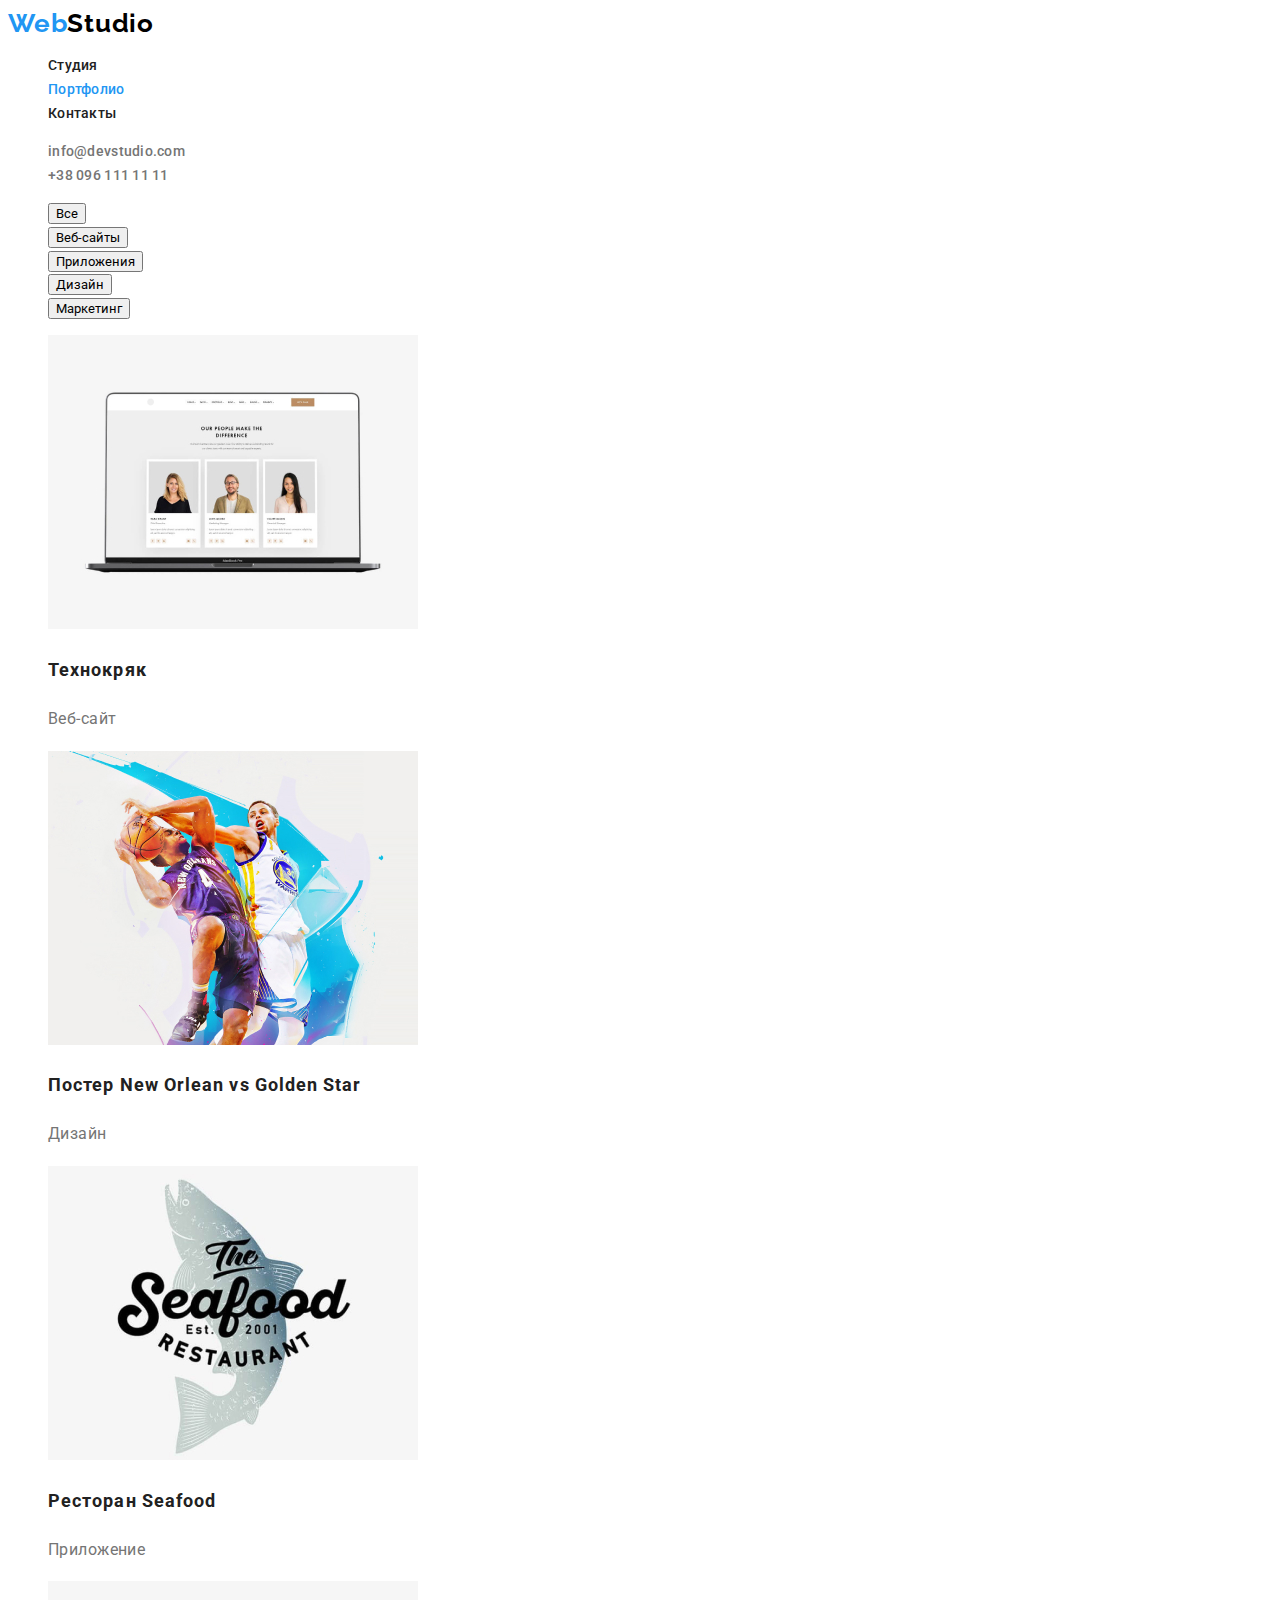
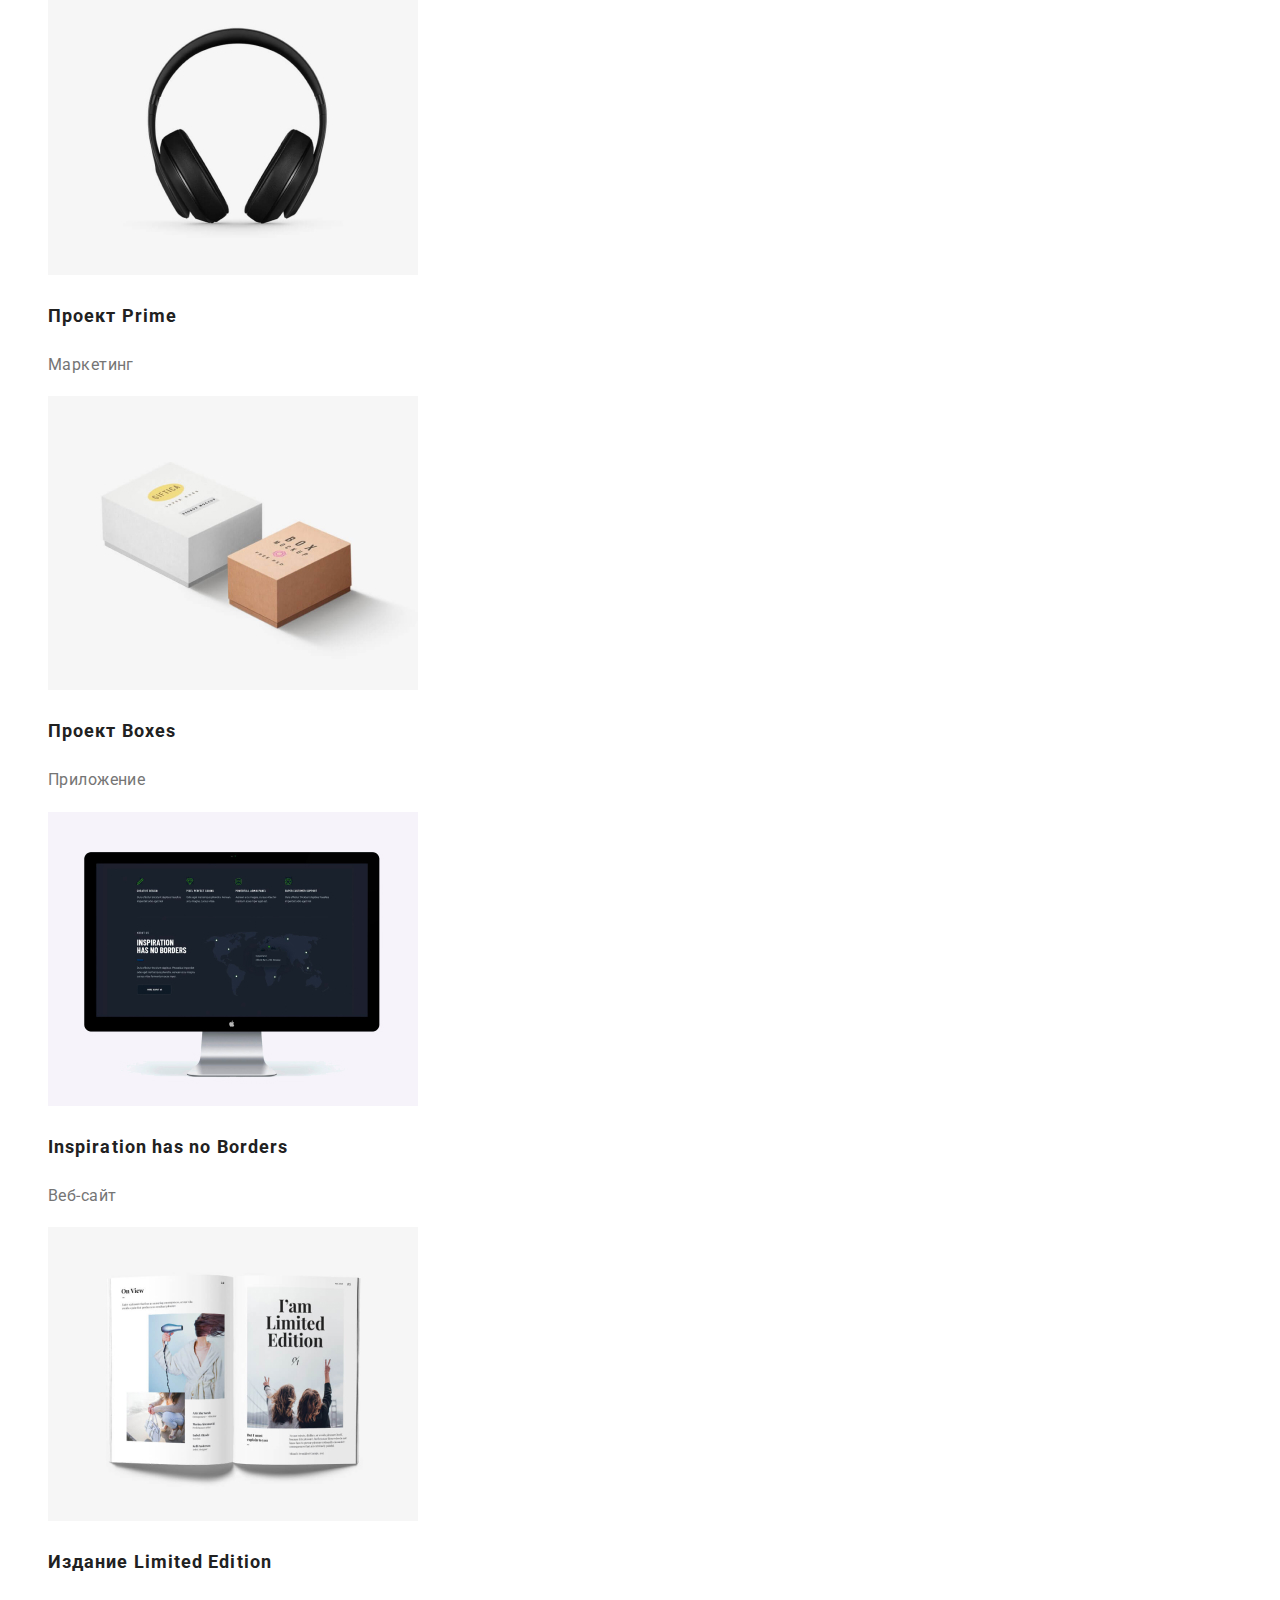
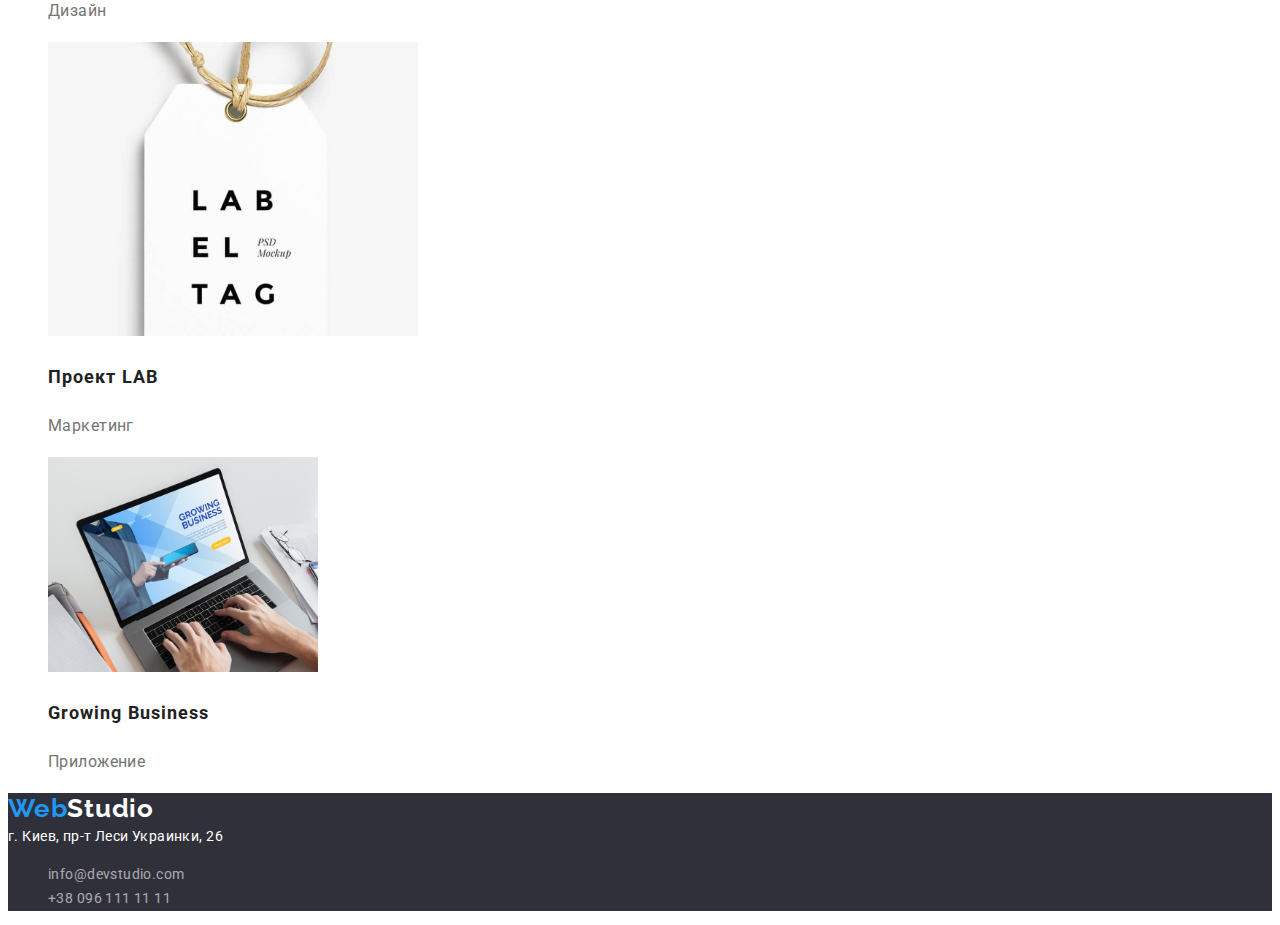
==== Portfolio.html @ 1131bc0e "1" ====
<!DOCTYPE html>
<html lang="ru">
<head>
    <meta charset="UTF-8">
    <meta name="viewport" content="width=device-width, initial-scale=1.0">
    <link rel="preconnect" href="https://fonts.gstatic.com">
    <link rel="stylesheet"
        href="https://fonts.googleapis.com/css2?family=Oleo+Script&family=Raleway:wght@700&family=Roboto:wght@400;500;700;900&display=swap">
    <link rel="stylesheet" href="./CSS/style.css">
    <title>Портфолио</title>
</head>

<body>
    <!--Шапка сторінки-->
    <header>
        <nav>
            <a class="logo-header" href="/"><span class="logo-web">Web</span><span class="logo-studio">Studio</span></a>
            <ul>
                <li><a class="link-header" href="./index.html">Студия</a></li>
                <li><a class="link-header current " href="./Portfolio.html">Портфолио</a></li>
                <li><a class="link-header" href="">Контакты</a></li>
            </ul>
        </nav>
        <ul>
            <li><a class="link-contacts" href="mailto:info@devstudio.com">info@devstudio.com</a></li>
            <li><a class="link-contacts" href="tell:+380961111111">+38 096 111 11 11</a></li>
        </ul>
    </header>
    <main>
        <ul>
            <li><button class="button-portfolio" type="button">Все</button></li>
            <li><button class="button-portfolio" type="button">Веб-сайты</button></li>
            <li><button class="button-portfolio" type="button">Приложения</button></li>
            <li><button class="button-portfolio" type="button">Дизайн</button></li>
            <li><button class="button-portfolio" type="button">Маркетинг</button></li>
        </ul>
        <ul>
            <li><img src="./img/Веб-сайт.jpg" width="370" alt="включеный ноутбук"/>
                <h2 class="title" >Технокряк</h2>
                <p class="text-portfolio">Веб-сайт</p>
            </li>
            <li><img src="./img/дизайн.jpg" width="370" alt="баскетбол"/>
                <h2 class="title">Постер New Orlean vs Golden Star</h2>
                <p class="text-portfolio">Дизайн</p>
            </li>
            <li><img src="./img/приложения.jpg" width="370" alt="емблема"/>
                <h2 class="title">Ресторан Seafood</h2>
                <p class="text-portfolio">Приложение</p>
            </li>
            <li><img src="./img/маркетинг.jpg" width="370" alt="наушники"/>
                <h2 class="title">Проект Prime</h2>
                <p class="text-portfolio">Маркетинг</p>
            </li>
            <li><img src="./img/приложения_1.jpg" width="370" alt="дві коробки"/>
                <h2 class="title">Проект Boxes</h2>
                <p class="text-portfolio">Приложение</p>
            </li>
            <li><img src="./img/веб-сайт_1.jpg" width="370" alt="монитор"/>
                <h2 class="title">Inspiration has no Borders</h2>
                <p class="text-portfolio">Веб-сайт</p>
            </li>
            <li><img src="./img/дизайн_1.jpg" width="370" alt="журнал"/>
                <h2 class="title">Издание Limited Edition</h2>
                <p class="text-portfolio">Дизайн</p>
            </li>
            <li><img src="./img/маркетинг_1.jpg" width="370" alt="бирка"/>
                <h2 class="title">Проект LAB</h2>
                <p class="text-portfolio">Маркетинг</p>
            </li>
            <li><img src="./img/приложения_2.jpg" width="270" alt="печатает на ноутбуки"/>
                <h2 class="title">Growing Business</h2>
                <p class="text-portfolio">Приложение</p>
            </li>
        </ul>
    </main>
    <!--Футер-->
    <footer class="footer">
        <a class="logo-footer" href="/"><span class="logo-web">Web</span><span class="logo">Studio</span></a><br>
        <address class="address">
            г. Киев, пр-т Леси Украинки, 26
            </address>
            <!-- Контакти -->
            <ul>
                <li><a class="link-footer" href="mailto:info@devstudio.com">info@devstudio.com</a></li>
                <li><a class="link-footer" href="tell:+380961111111">+38 096 111 11 11</a></li>
            </ul>
    </footer>
</body>

</html>
---- CSS/style.css ----
body {
  background-color: #ffffff;
  color: #212121;
  font-family: "Roboto", sans-serif;
  font-size: 14px;
  line-height: 1.71;
  letter-spacing: 0.03em;
  text-transform: none;
}
/*header*/
.logo-header {
  font-family: "Raleway";
  font-style: normal;
  font-weight: 700;
  font-size: 26px;
  line-height: 1.2;
  letter-spacing: 0.03em;
}
.logo-web {
  color: #2196f3;
}
.logo-studio {
  color: black;
}
li {
  list-style: none;
}

a {
  text-decoration: none;
}

.site-nav.link-header.current {
  color: #2196f3;
}

.link-header {
  color: #212121;
  font-style: normal;
  font-weight: 500;
  font-size: 14px;
  line-height: 1.14;
  letter-spacing: 0.02em;
}

.link-header:hover,
.link-header:focus {
  color: #2196f3;
}
.link-contacts {
  color: #757575;
  font-weight: 500;
  font-size: 14px;
  line-height: 1.1;
  letter-spacing: 0.02em;

  color: #757575;
}

.link-contacts:hover,
.link-contacts:focus {
  color: #2196f3;
}

.link-header.current {
  color: #2196f3;
}
/*hero*/
.hero {
  background: #2f303a;
  text-align: center;
}

.hero-main {
  color: #ffffff;
  font-style: normal;
  font-weight: 900;
  font-size: 44px;
  line-height: 1.4;
  letter-spacing: 0.06em;
  text-transform: uppercase;
}

.button {
  background-color: #2196f3;
  color: #ffffff;
  font-family: inherit;
  font-style: normal;
  font: weight 700;
  font-size: 16px;
  line-height: 1.9;
  display: flex;
  align-items: center;
  letter-spacing: 0.06em;
}
/*Чем ми занимаемся*/
.work {
  color: #212121;
  text-align: center;
  font-style: normal;
  font-weight: bold;
  font-size: 36px;
  line-height: 1.2;
  letter-spacing: 0.03em;
}
/*команда*/
.team {
  background: #f5f4fa;
}
.our-team {
  color: #212121;
  font-style: normal;
  font-weight: 700;
  font-size: 36px;
  line-height: 1.2;
  text-align: center;
  letter-spacing: 0.03em;
}

h3 {
  color: #212121;
  font-weight: 700;
  font-size: 14px;
  line-height: 1.14;
  letter-spacing: 0.03em;
  text-transform: uppercase;
}

.text {
  color: #757575;
  font-style: normal;
  font-weight: 400;
  font-size: 14px;
  line-height: 1;
  letter-spacing: 0.03em;
}

.team-hero {
  background: url(4853.jpg);
  border-radius: 0px;
  text-align: center;
}
.name {
  font-style: normal;
  font-weight: 500;
  font-size: 16px;
  line-height: 1.2;
  text-align: center;
  letter-spacing: 0.03em;
  text-transform: capitalize;
}

/*Footer*/
.footer {
  background-color: #2f303a;
}

.logo {
  color: #ffffff;
}

.logo-footer {
  font-family: "Raleway";
  font-style: normal;
  font-weight: 700;
  font-size: 26px;
  line-height: 1.2;
  letter-spacing: 0.03em;
}

.address {
  color: #ffffff;
  font-style: normal;
  font-weight: 400;
  font-size: 14px;
  line-height: 1.7;
  letter-spacing: 0.03em;
}

.link-footer {
  color: rgba(255, 255, 255, 0.6);
  font-style: normal;
  font-weight: 400;
  font-size: 14px;
  line-height: 1.7;
  letter-spacing: 0.03em;
}
:root {
  --bgc-accent-text-color: #ffffff;
  --button-bgc: #2196f3;
}

.button-portfolio {
  font-family: inherit;
}

.button-portfolio:hover,
.button-portfolio:focus {
  color: var(--bgc-accent-text-color);
  background-color: var(--button-bgc);
}

.text-portfolio {
  font-style: normal;
  font-weight: 400;
  font-size: 16px;
  line-height: 1.9;
  color: #757575;
}

.title {
  font-family: "Roboto";
  font-style: normal;
  font-weight: 700;
  font-size: 18px;
  line-height: 2;
  letter-spacing: 0.06em;
  color: #212121;
}
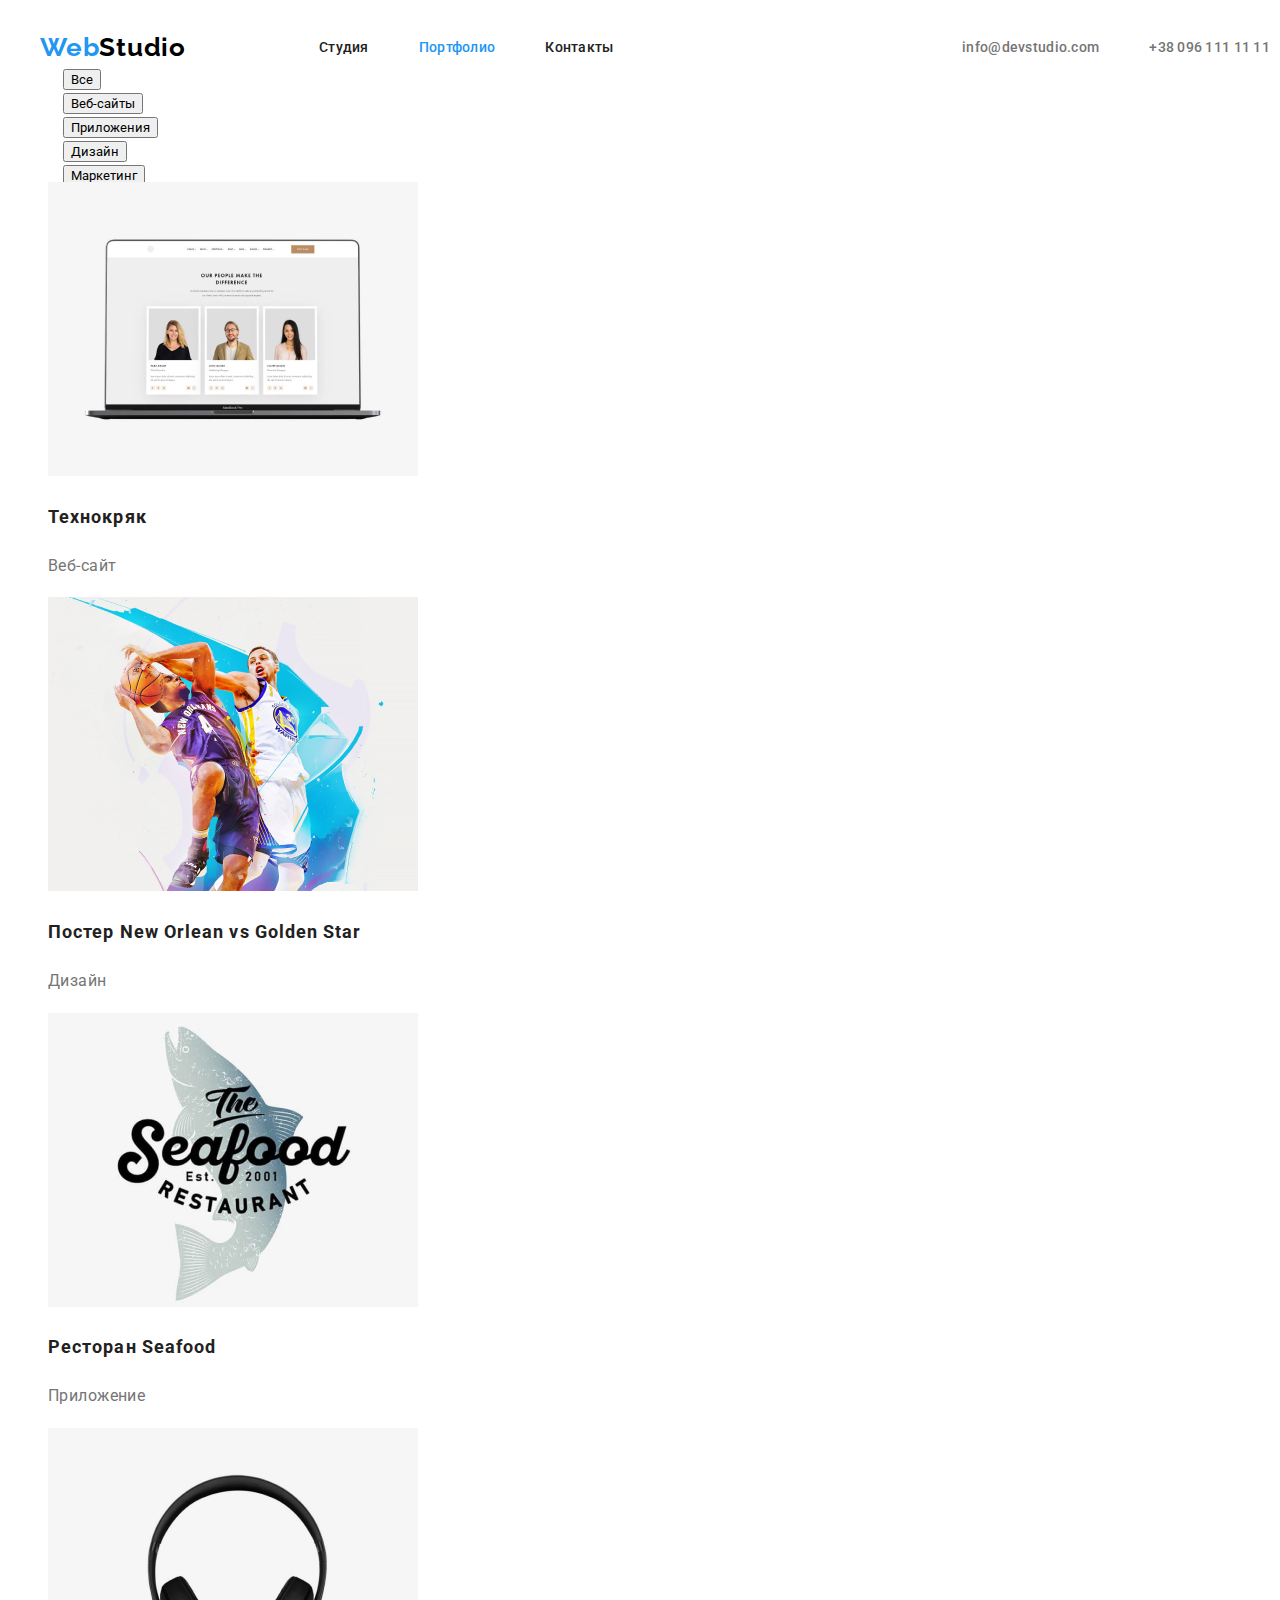
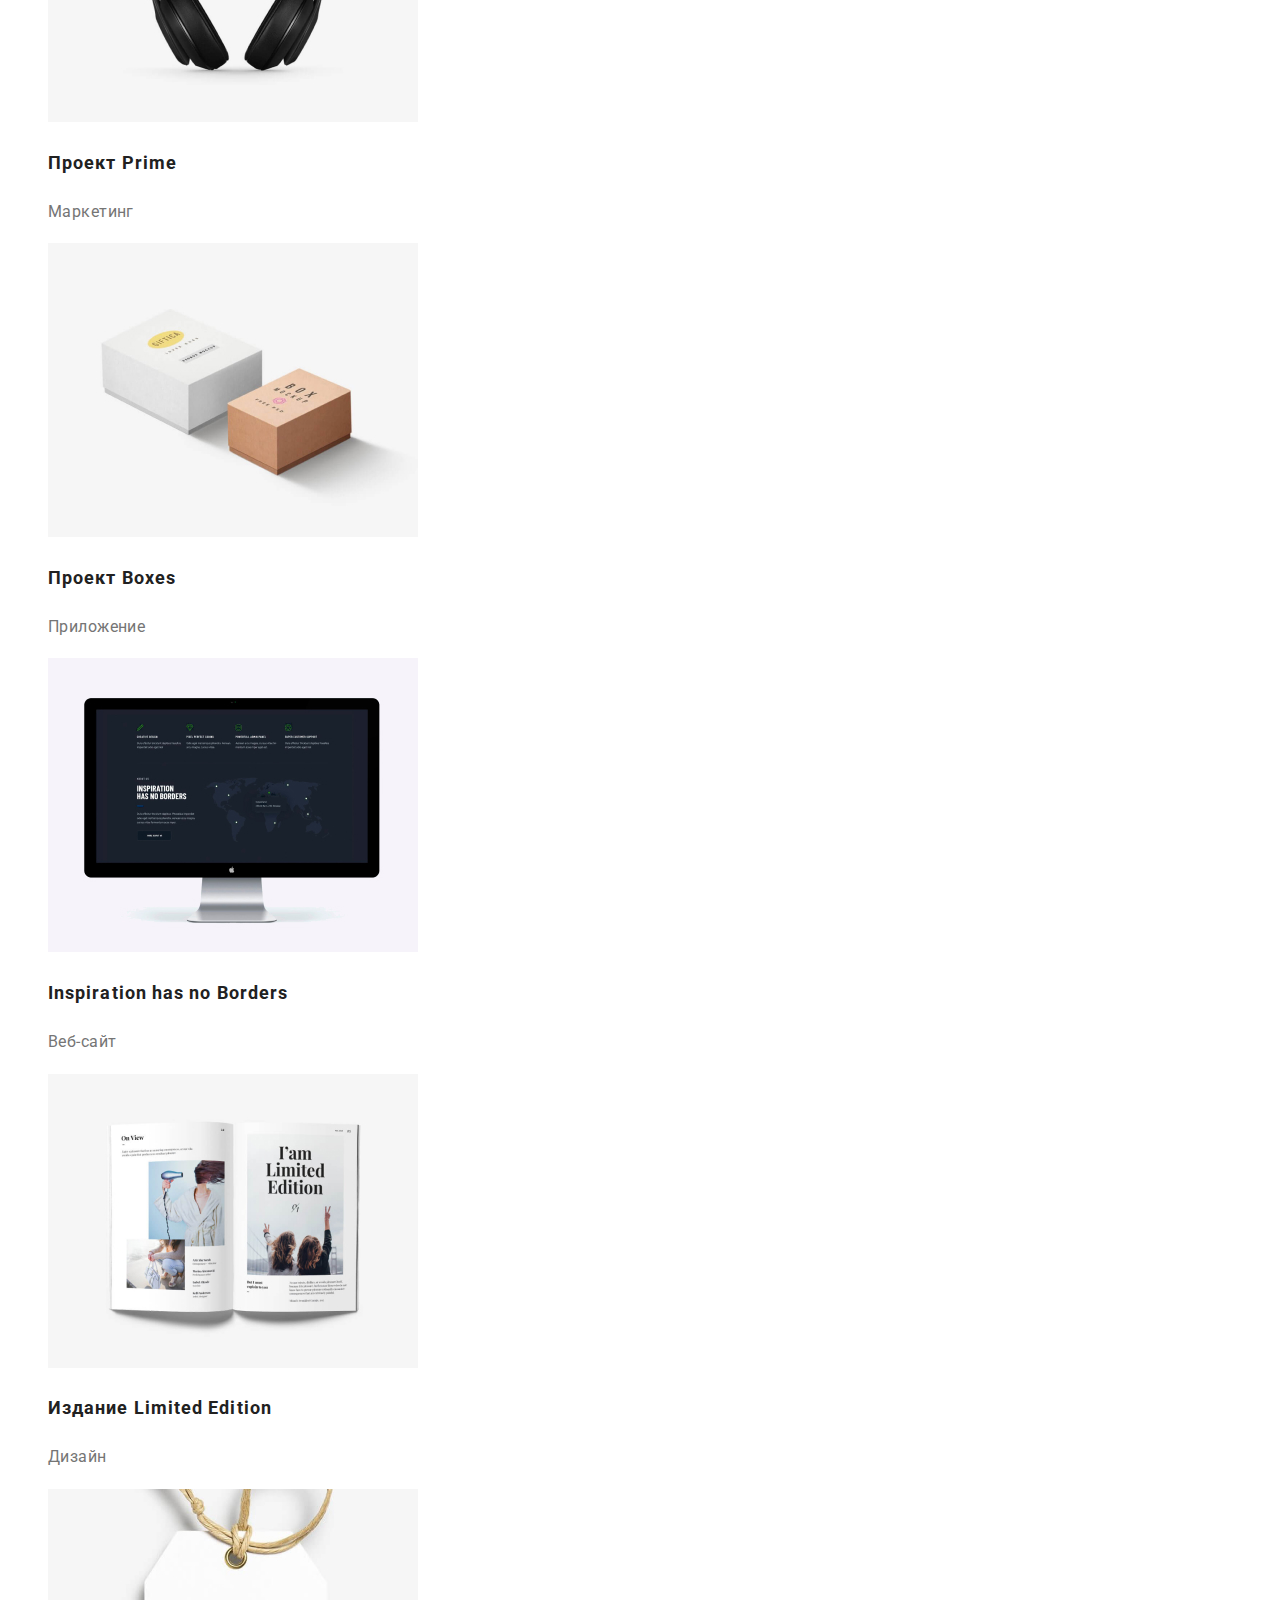
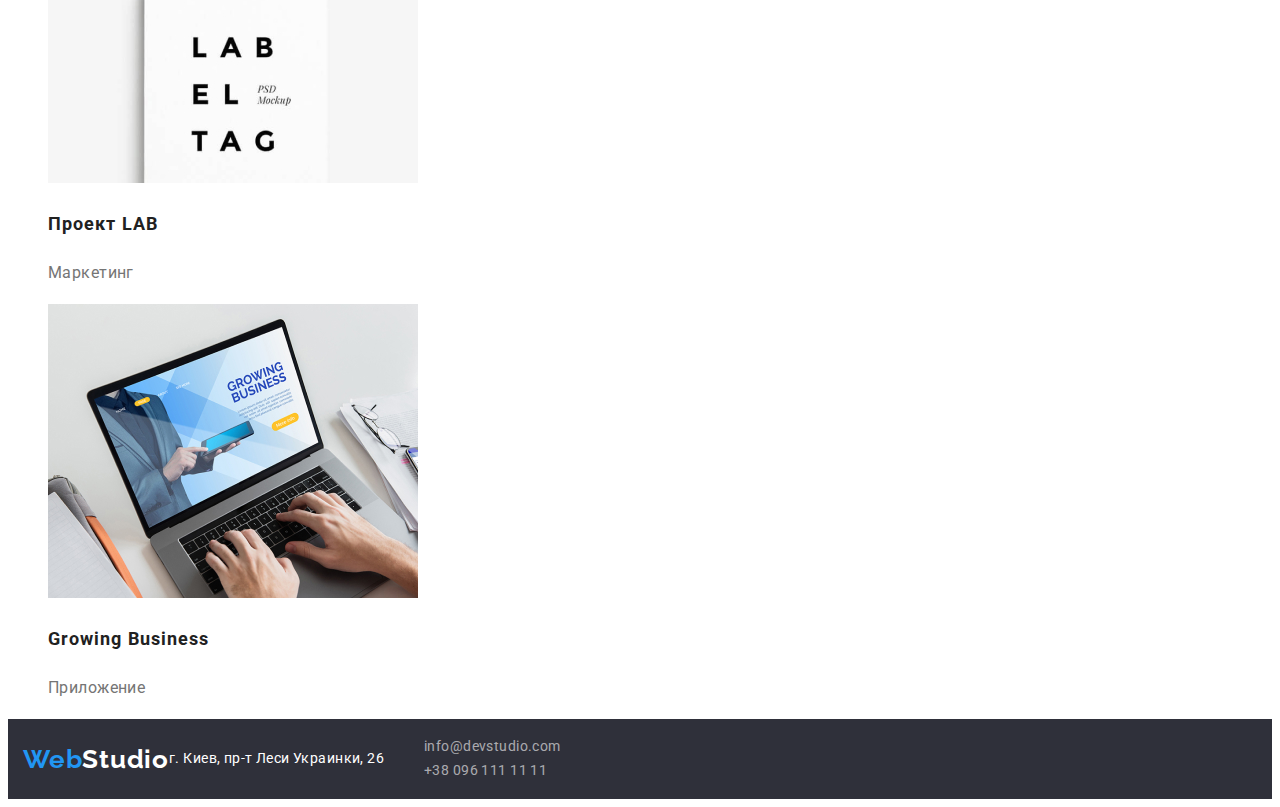
==== commit 3ed9f3f6: "Add files via upload" ====
--- a/Portfolio.html
+++ b/Portfolio.html
@@ -3,6 +3,7 @@
 <head>
     <meta charset="UTF-8">
     <meta name="viewport" content="width=device-width, initial-scale=1.0">
+    <link rel="stylesheet" href="node_modules/modern-normalize/modern-normalize.css">
     <link rel="preconnect" href="https://fonts.gstatic.com">
     <link rel="stylesheet"
         href="https://fonts.googleapis.com/css2?family=Oleo+Script&family=Raleway:wght@700&family=Roboto:wght@400;500;700;900&display=swap">
@@ -12,78 +13,87 @@
 
 <body>
     <!--Шапка сторінки-->
-    <header>
-        <nav>
+    <header class="header page-header">
+        <div class="conteiner">
+        <nav class="nav-conteiner"> 
             <a class="logo-header" href="/"><span class="logo-web">Web</span><span class="logo-studio">Studio</span></a>
-            <ul>
-                <li><a class="link-header" href="./index.html">Студия</a></li>
-                <li><a class="link-header current " href="./Portfolio.html">Портфолио</a></li>
-                <li><a class="link-header" href="">Контакты</a></li>
+            <ul class="nav-links site-nav list">
+                <li class="item"><a class="link-header" href="./index.html">Студия</a></li>
+                <li class="item"><a class="link-header current " href="./Portfolio.html">Портфолио</a></li>
+                <li class="item"><a class="link-header" href="">Контакты</a></li>
             </ul>
         </nav>
-        <ul>
-            <li><a class="link-contacts" href="mailto:info@devstudio.com">info@devstudio.com</a></li>
-            <li><a class="link-contacts" href="tell:+380961111111">+38 096 111 11 11</a></li>
+        <ul class="contacts">
+            <li class="item-contacts"><a class="link-contacts"  href="mailto:info@devstudio.com">info@devstudio.com</a></li>
+            <li class="item-contacts"><a class="link-contacts" href="tell:+380961111111">+38 096 111 11 11</a></li>
         </ul>
+    </div>
     </header>
-    <main>
-        <ul>
-            <li><button class="button-portfolio" type="button">Все</button></li>
-            <li><button class="button-portfolio" type="button">Веб-сайты</button></li>
-            <li><button class="button-portfolio" type="button">Приложения</button></li>
-            <li><button class="button-portfolio" type="button">Дизайн</button></li>
-            <li><button class="button-portfolio" type="button">Маркетинг</button></li>
-        </ul>
-        <ul>
-            <li><img src="./img/Веб-сайт.jpg" width="370" alt="включеный ноутбук"/>
-                <h2 class="title" >Технокряк</h2>
-                <p class="text-portfolio">Веб-сайт</p>
-            </li>
-            <li><img src="./img/дизайн.jpg" width="370" alt="баскетбол"/>
-                <h2 class="title">Постер New Orlean vs Golden Star</h2>
-                <p class="text-portfolio">Дизайн</p>
-            </li>
-            <li><img src="./img/приложения.jpg" width="370" alt="емблема"/>
-                <h2 class="title">Ресторан Seafood</h2>
-                <p class="text-portfolio">Приложение</p>
-            </li>
-            <li><img src="./img/маркетинг.jpg" width="370" alt="наушники"/>
-                <h2 class="title">Проект Prime</h2>
-                <p class="text-portfolio">Маркетинг</p>
-            </li>
-            <li><img src="./img/приложения_1.jpg" width="370" alt="дві коробки"/>
-                <h2 class="title">Проект Boxes</h2>
-                <p class="text-portfolio">Приложение</p>
-            </li>
-            <li><img src="./img/веб-сайт_1.jpg" width="370" alt="монитор"/>
-                <h2 class="title">Inspiration has no Borders</h2>
-                <p class="text-portfolio">Веб-сайт</p>
-            </li>
-            <li><img src="./img/дизайн_1.jpg" width="370" alt="журнал"/>
-                <h2 class="title">Издание Limited Edition</h2>
-                <p class="text-portfolio">Дизайн</p>
-            </li>
-            <li><img src="./img/маркетинг_1.jpg" width="370" alt="бирка"/>
-                <h2 class="title">Проект LAB</h2>
-                <p class="text-portfolio">Маркетинг</p>
-            </li>
-            <li><img src="./img/приложения_2.jpg" width="270" alt="печатает на ноутбуки"/>
-                <h2 class="title">Growing Business</h2>
-                <p class="text-portfolio">Приложение</p>
-            </li>
-        </ul>
+    <main class="portfolio-main">
+        <div class=" conteiner conteiner-button">
+            <h1 class="visually-hidden"></h1>
+            <ul class="main-button">
+                <li class="button-item"><button class="button-portfolio" type="button">Все</button></li>
+                <li class="button-item"><button class="button-portfolio" type="button">Веб-сайты</button></li>
+                <li class="button-item"><button class="button-portfolio" type="button">Приложения</button></li>
+                <li class="button-item"><button class="button-portfolio" type="button">Дизайн</button></li>
+                <li class="button-item"><button class="button-portfolio" type="button">Маркетинг</button></li>
+            </ul>
+        </div>
+        <div class="conteiner-foto">
+            <ul class="foto-list">
+                <li class="foto-item"><img class="fotos" src="./img/Веб-сайт.jpg" width="370" alt="включеный ноутбук" />
+                    <h2 class="title">Технокряк</h2>
+                    <p class="text-portfolio">Веб-сайт</p>
+                </li>
+                <li class="foto-item"><img  class="fotos"  src="./img/дизайн.jpg" width="370" alt="баскетбол" />
+                    <h2 class="title">Постер New Orlean vs Golden Star</h2>
+                    <p class="text-portfolio">Дизайн</p>
+                </li>
+                <li class="foto-item"><img  class="fotos"  src="./img/приложения.jpg" width="370" alt="емблема" />
+                    <h2 class="title">Ресторан Seafood</h2>
+                    <p class="text-portfolio">Приложение</p>
+                </li>
+                <li class="foto-item"><img  class="fotos"  src="./img/маркетинг.jpg" width="370" alt="наушники" />
+                    <h2 class="title">Проект Prime</h2>
+                    <p class="text-portfolio">Маркетинг</p>
+                </li>
+                <li class="foto-item"><img  class="fotos"  src="./img/приложения_1.jpg" width="370" alt="дві коробки" />
+                    <h2 class="title">Проект Boxes</h2>
+                    <p class="text-portfolio">Приложение</p>
+                </li>
+                <li class="foto-item"><img  class="fotos"  src="./img/веб-сайт_1.jpg" width="370" alt="монитор" />
+                    <h2 class="title">Inspiration has no Borders</h2>
+                    <p class="text-portfolio">Веб-сайт</p>
+                </li>
+                <li class="foto-item"><img  class="fotos"  src="./img/дизайн_1.jpg" width="370" alt="журнал" />
+                    <h2 class="title">Издание Limited Edition</h2>
+                    <p class="text-portfolio">Дизайн</p>
+                </li>
+                <li class="foto-item"><img  class="fotos"  src="./img/маркетинг_1.jpg" width="370" alt="бирка" />
+                    <h2 class="title">Проект LAB</h2>
+                    <p class="text-portfolio">Маркетинг</p>
+                </li>
+                <li class="foto-item"><img  class="fotos"  src="./img/приложения_2.jpg" width="370" alt="печатает на ноутбуки" />
+                    <h2 class="title">Growing Business</h2>
+                    <p class="text-portfolio">Приложение</p>
+                </li>
+            </ul>
+        </div>
     </main>
     <!--Футер-->
     <footer class="footer">
-        <a class="logo-footer" href="/"><span class="logo-web">Web</span><span class="logo">Studio</span></a><br>
-        <address class="address">
-            г. Киев, пр-т Леси Украинки, 26
+        <div class="conteiner conteiner-footer">
+            <a class="logo-footer" href="/"><span class="logo-web">Web</span><span class="logo">Studio</span></a><br>
+            <address class="address">
+                г. Киев, пр-т Леси Украинки, 26
             </address>
             <!-- Контакти -->
-            <ul>
-                <li><a class="link-footer" href="mailto:info@devstudio.com">info@devstudio.com</a></li>
+            <ul class="footer-list">
+                <li class="mailto"><a class="link-footer" href="mailto:info@devstudio.com">info@devstudio.com</a></li>
                 <li><a class="link-footer" href="tell:+380961111111">+38 096 111 11 11</a></li>
             </ul>
+        </div>
     </footer>
 </body>
 
--- a/CSS/style.css
+++ b/CSS/style.css
@@ -1,13 +1,68 @@
+:root {
+  /*колір тексту*/
+  --main-text-color: #212121;
+  --secondary-text-color: #757575;
+  --accent-text-color: #2196f3;
+  --bgc-accent-text-color: #ffffff;
+  --footer-addressbox-text-color: rgba(255, 255, 255, 0.6);
+  /*колір фону*/
+  --button-bgc: #2196f3;
+  --main-bgc: #e5e5e5;
+  --secondary-bgc: #f5f4fa;
+  --accent-bgc: #2f303a;
+  --header-bgc: #ffffff;
+}
+
 body {
-  background-color: #ffffff;
-  color: #212121;
+  background-color: var(--header-bgc);
+  color: var(--main-text-color);
   font-family: "Roboto", sans-serif;
   font-size: 14px;
   line-height: 1.71;
   letter-spacing: 0.03em;
   text-transform: none;
 }
-/*header*/
+
+/*--------------------------------------Скрить заголовки h2 і h1-----------------------------------*/
+.visually-hidden {
+  position: absolute;
+  clip: rect(0 0 0 0);
+  width: 1px;
+  height: 1px;
+  margin: -1px;
+}
+/*--------------------------------------------Общі значення----------------------------------*/
+li {
+  list-style: none;
+}
+
+a {
+  text-decoration: none;
+}
+/*--------------------------------------header----------------------------------------------*/
+.conteiner {
+  display: flex;
+  align-items: center;
+  width: 1230px;
+  height: 80px;
+  padding-left: 15px;
+  padding-right: 15px;
+}
+
+.header {
+  width: 1230px;
+  height: 80px;
+  margin-left: auto;
+  margin-right: auto;
+  padding-left: 15px;
+  padding-right: 15px;
+}
+
+.nav-conteiner {
+  display: flex;
+  align-items: center;
+}
+
 .logo-header {
   font-family: "Raleway";
   font-style: normal;
@@ -15,27 +70,33 @@
   font-size: 26px;
   line-height: 1.2;
   letter-spacing: 0.03em;
+
+  margin-right: 93px;
+  margin-top: 25px;
+  margin-bottom: 25px;
+  margin-left: 0px;
 }
 .logo-web {
-  color: #2196f3;
+  color: var(--accent-text-color);
 }
 .logo-studio {
   color: black;
 }
-li {
-  list-style: none;
-}
-
-a {
-  text-decoration: none;
+
+.nav-links {
+  display: flex;
+}
+
+.nav-links > .item:not(:last-child) {
+  margin-right: 50px;
 }
 
 .site-nav.link-header.current {
-  color: #2196f3;
+  color: var(--accent-text-color);
 }
 
 .link-header {
-  color: #212121;
+  color: var(--main-text-color);
   font-style: normal;
   font-weight: 500;
   font-size: 14px;
@@ -45,57 +106,87 @@
 
 .link-header:hover,
 .link-header:focus {
-  color: #2196f3;
+  color: var(--accent-text-color);
 }
 .link-contacts {
-  color: #757575;
+  color: var(--secondary-text-color);
   font-weight: 500;
   font-size: 14px;
   line-height: 1.1;
   letter-spacing: 0.02em;
-
-  color: #757575;
 }
 
 .link-contacts:hover,
 .link-contacts:focus {
-  color: #2196f3;
+  color: var(--accent-text-color);
 }
 
 .link-header.current {
-  color: #2196f3;
-}
-/*hero*/
+  color: var(--accent-text-color);
+}
+
+.contacts {
+  display: flex;
+  margin-left: auto;
+}
+.item-contacts:not(:last-child) {
+  margin-right: 50px;
+}
+/*--------------------------------------hero--------------------------------------------*/
+
+.hero-conteiner {
+  display: block;
+  align-items: center;
+  margin-left: auto;
+  margin-right: auto;
+  width: 1300px;
+  text-align: center;
+}
+
 .hero {
-  background: #2f303a;
-  text-align: center;
+  background: var(--accent-bgc);
+  text-align: center;
+  padding-top: 200px;
+  padding-bottom: 280px;
 }
 
 .hero-main {
-  color: #ffffff;
+  color: var(--bgc-accent-text-color);
   font-style: normal;
   font-weight: 900;
   font-size: 44px;
   line-height: 1.4;
   letter-spacing: 0.06em;
   text-transform: uppercase;
+
+  margin-bottom: 30px;
 }
 
 .button {
-  background-color: #2196f3;
-  color: #ffffff;
+  background-color: var(--accent-text-color);
+  color: var(--bgc-accent-text-color);
   font-family: inherit;
   font-style: normal;
   font: weight 700;
   font-size: 16px;
   line-height: 1.9;
-  display: flex;
   align-items: center;
   letter-spacing: 0.06em;
-}
-/*Чем ми занимаемся*/
+
+  padding-top: 10px;
+  padding-right: 32px;
+  padding-bottom: 10px;
+  padding-left: 32px;
+}
+
+/*---------------------------наші переваги------------------------------*/
+
+.conteiner-advantage {
+}
+
+/*----------------------------------------Чем ми занимаемся------------------------------*/
 .work {
-  color: #212121;
+  color: var(--main-text-color);
   text-align: center;
   font-style: normal;
   font-weight: bold;
@@ -103,12 +194,12 @@
   line-height: 1.2;
   letter-spacing: 0.03em;
 }
-/*команда*/
+/*------------------------------------------команда-------------------------------------*/
 .team {
-  background: #f5f4fa;
+  background: var(--secondary-bgc);
 }
 .our-team {
-  color: #212121;
+  color: var(--main-text-color);
   font-style: normal;
   font-weight: 700;
   font-size: 36px;
@@ -118,7 +209,7 @@
 }
 
 h3 {
-  color: #212121;
+  color: var(--main-text-color);
   font-weight: 700;
   font-size: 14px;
   line-height: 1.14;
@@ -127,7 +218,7 @@
 }
 
 .text {
-  color: #757575;
+  color: var(--secondary-text-color);
   font-style: normal;
   font-weight: 400;
   font-size: 14px;
@@ -150,13 +241,13 @@
   text-transform: capitalize;
 }
 
-/*Footer*/
+/*-------------------------------Footer------------------------------------*/
 .footer {
-  background-color: #2f303a;
+  background-color: var(--accent-bgc);
 }
 
 .logo {
-  color: #ffffff;
+  color: var(--bgc-accent-text-color);
 }
 
 .logo-footer {
@@ -169,7 +260,7 @@
 }
 
 .address {
-  color: #ffffff;
+  color: var(--bgc-accent-text-color);
   font-style: normal;
   font-weight: 400;
   font-size: 14px;
@@ -178,18 +269,14 @@
 }
 
 .link-footer {
-  color: rgba(255, 255, 255, 0.6);
+  color: var(--footer-addressbox-text-color);
   font-style: normal;
   font-weight: 400;
   font-size: 14px;
   line-height: 1.7;
   letter-spacing: 0.03em;
 }
-:root {
-  --bgc-accent-text-color: #ffffff;
-  --button-bgc: #2196f3;
-}
-
+/*-----------------------------Портфолио--------------------------------*/
 .button-portfolio {
   font-family: inherit;
 }
@@ -205,7 +292,7 @@
   font-weight: 400;
   font-size: 16px;
   line-height: 1.9;
-  color: #757575;
+  color: var(--secondary-text-color);
 }
 
 .title {
@@ -215,5 +302,5 @@
   font-size: 18px;
   line-height: 2;
   letter-spacing: 0.06em;
-  color: #212121;
-}
+  color: var(--main-text-color);
+}
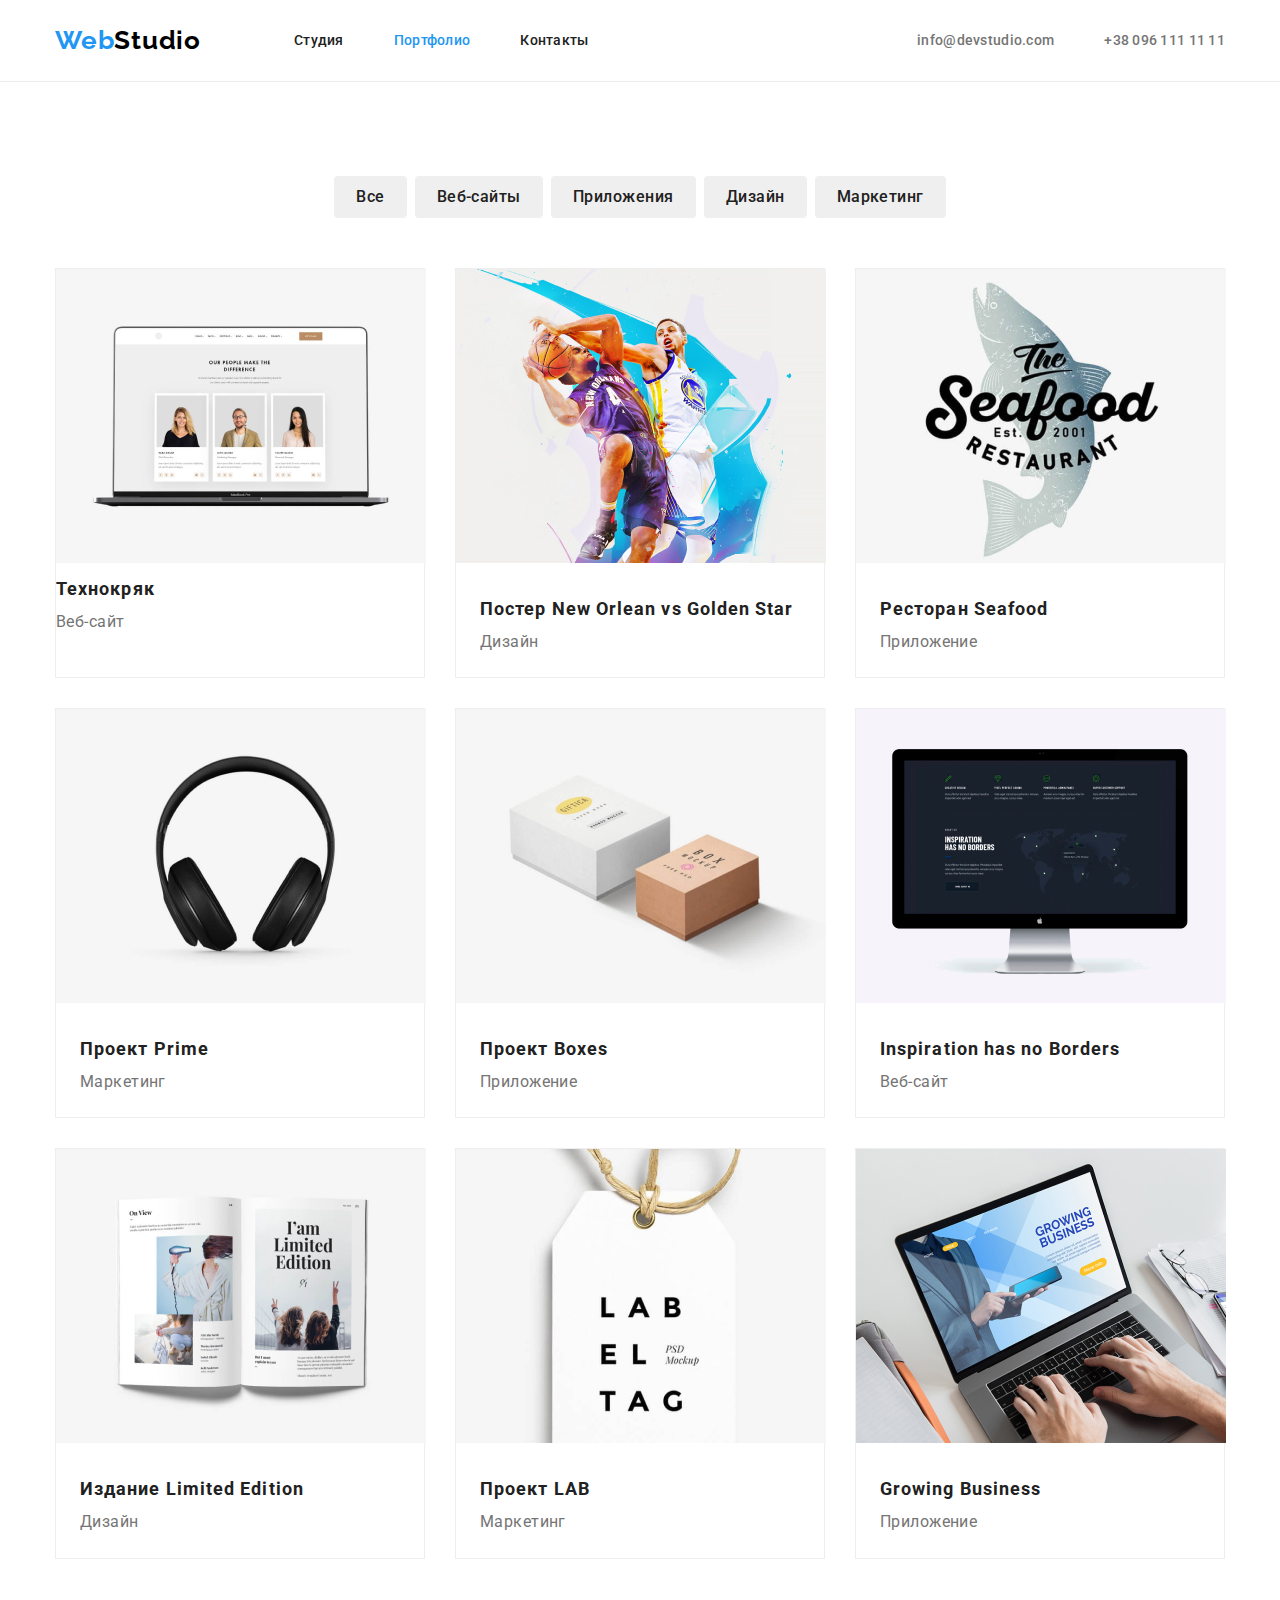
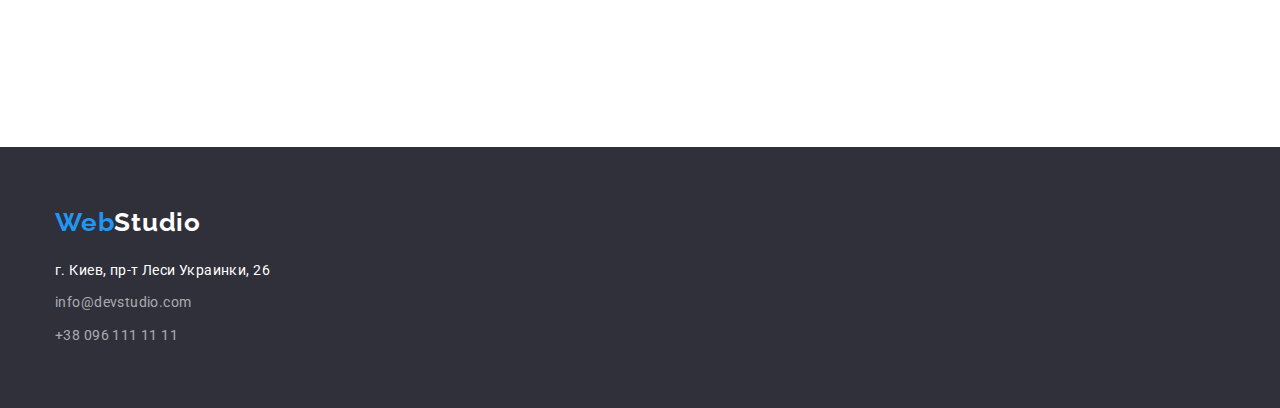
==== commit 22af22b4: "переробив" ====
--- a/Portfolio.html
+++ b/Portfolio.html
@@ -43,40 +43,59 @@
         <div class="conteiner-foto">
             <ul class="foto-list">
                 <li class="foto-item"><img class="fotos" src="./img/Веб-сайт.jpg" width="370" alt="включеный ноутбук" />
-                    <h2 class="title">Технокряк</h2>
-                    <p class="text-portfolio">Веб-сайт</p>
+                    <div>
+                        <h2 class="title">Технокряк</h2>
+                        <p class="text-portfolio">Веб-сайт</p>
+                    </div>
+        
                 </li>
-                <li class="foto-item"><img  class="fotos"  src="./img/дизайн.jpg" width="370" alt="баскетбол" />
-                    <h2 class="title">Постер New Orlean vs Golden Star</h2>
-                    <p class="text-portfolio">Дизайн</p>
+                <li class="foto-item"><img class="fotos" src="./img/дизайн.jpg" width="370" alt="баскетбол" />
+                    <div class="conteiner-text">
+                        <h2 class="title">Постер New Orlean vs Golden Star</h2>
+                        <p class="text-portfolio">Дизайн</p>
+                    </div>
                 </li>
-                <li class="foto-item"><img  class="fotos"  src="./img/приложения.jpg" width="370" alt="емблема" />
-                    <h2 class="title">Ресторан Seafood</h2>
-                    <p class="text-portfolio">Приложение</p>
+                <li class="foto-item"><img class="fotos" src="./img/приложения.jpg" width="370" alt="емблема" />
+                    <div class="conteiner-text">
+                        <h2 class="title">Ресторан Seafood</h2>
+                        <p class="text-portfolio">Приложение</p>
+                    </div>       
                 </li>
-                <li class="foto-item"><img  class="fotos"  src="./img/маркетинг.jpg" width="370" alt="наушники" />
-                    <h2 class="title">Проект Prime</h2>
-                    <p class="text-portfolio">Маркетинг</p>
+                <li class="foto-item"><img class="fotos" src="./img/маркетинг.jpg" width="370" alt="наушники" />
+                    <div class="conteiner-text">
+                        <h2 class="title">Проект Prime</h2>
+                        <p class="text-portfolio">Маркетинг</p>
+                    </div>
                 </li>
-                <li class="foto-item"><img  class="fotos"  src="./img/приложения_1.jpg" width="370" alt="дві коробки" />
-                    <h2 class="title">Проект Boxes</h2>
-                    <p class="text-portfolio">Приложение</p>
+                <li class="foto-item"><img class="fotos" src="./img/приложения_1.jpg" width="370" alt="дві коробки" />
+                    <div class="conteiner-text">
+                        <h2 class="title">Проект Boxes</h2>
+                        <p class="text-portfolio">Приложение</p>
+                    </div>
                 </li>
-                <li class="foto-item"><img  class="fotos"  src="./img/веб-сайт_1.jpg" width="370" alt="монитор" />
-                    <h2 class="title">Inspiration has no Borders</h2>
-                    <p class="text-portfolio">Веб-сайт</p>
+                <li class="foto-item"><img class="fotos" src="./img/веб-сайт_1.jpg" width="370" alt="монитор" />
+                    <div class="conteiner-text">
+                        <h2 class="title">Inspiration has no Borders</h2>
+                        <p class="text-portfolio">Веб-сайт</p>
+                    </div>
                 </li>
-                <li class="foto-item"><img  class="fotos"  src="./img/дизайн_1.jpg" width="370" alt="журнал" />
-                    <h2 class="title">Издание Limited Edition</h2>
-                    <p class="text-portfolio">Дизайн</p>
+                <li class="foto-item"><img class="fotos" src="./img/дизайн_1.jpg" width="370" alt="журнал" />
+                    <div class="conteiner-text">
+                        <h2 class="title">Издание Limited Edition</h2>
+                        <p class="text-portfolio">Дизайн</p>
+                    </div>        
                 </li>
-                <li class="foto-item"><img  class="fotos"  src="./img/маркетинг_1.jpg" width="370" alt="бирка" />
-                    <h2 class="title">Проект LAB</h2>
-                    <p class="text-portfolio">Маркетинг</p>
+                <li class="foto-item"><img class="fotos" src="./img/маркетинг_1.jpg" width="370" alt="бирка" />
+                    <div class="conteiner-text">
+                        <h2 class="title">Проект LAB</h2>
+                        <p class="text-portfolio">Маркетинг</p>
+                    </div>        
                 </li>
-                <li class="foto-item"><img  class="fotos"  src="./img/приложения_2.jpg" width="370" alt="печатает на ноутбуки" />
-                    <h2 class="title">Growing Business</h2>
-                    <p class="text-portfolio">Приложение</p>
+                <li class="foto-item"><img class="fotos" src="./img/приложения_2.jpg" width="370" alt="печатает на ноутбуки" />
+                    <div class="conteiner-text">
+                        <h2 class="title">Growing Business</h2>
+                        <p class="text-portfolio">Приложение</p>
+                    </div>        
                 </li>
             </ul>
         </div>
--- a/CSS/style.css
+++ b/CSS/style.css
@@ -21,6 +21,7 @@
   line-height: 1.71;
   letter-spacing: 0.03em;
   text-transform: none;
+  margin: 0;
 }
 
 /*--------------------------------------Скрить заголовки h2 і h1-----------------------------------*/
@@ -39,23 +40,36 @@
 a {
   text-decoration: none;
 }
+
+h1,
+h2,
+h3,
+p {
+  margin-top: 0px;
+  margin-bottom: 0px;
+}
+
+ul {
+  margin: 0;
+  padding: 0;
+  list-style: none;
+}
+
 /*--------------------------------------header----------------------------------------------*/
 .conteiner {
   display: flex;
   align-items: center;
-  width: 1230px;
-  height: 80px;
+  width: 1200px;
   padding-left: 15px;
   padding-right: 15px;
+  margin-left: auto;
+  margin-right: auto;
 }
 
 .header {
-  width: 1230px;
-  height: 80px;
-  margin-left: auto;
-  margin-right: auto;
-  padding-left: 15px;
-  padding-right: 15px;
+  display: block;
+  padding-top: 25px;
+  padding-bottom: 25px;
 }
 
 .nav-conteiner {
@@ -72,8 +86,6 @@
   letter-spacing: 0.03em;
 
   margin-right: 93px;
-  margin-top: 25px;
-  margin-bottom: 25px;
   margin-left: 0px;
 }
 .logo-web {
@@ -132,6 +144,11 @@
 .item-contacts:not(:last-child) {
   margin-right: 50px;
 }
+
+.page-header {
+  border-bottom: 1px solid #ececec;
+  display: block;
+}
 /*--------------------------------------hero--------------------------------------------*/
 
 .hero-conteiner {
@@ -139,7 +156,6 @@
   align-items: center;
   margin-left: auto;
   margin-right: auto;
-  width: 1300px;
   text-align: center;
 }
 
@@ -158,7 +174,6 @@
   line-height: 1.4;
   letter-spacing: 0.06em;
   text-transform: uppercase;
-
   margin-bottom: 30px;
 }
 
@@ -172,6 +187,7 @@
   line-height: 1.9;
   align-items: center;
   letter-spacing: 0.06em;
+  border-style: none;
 
   padding-top: 10px;
   padding-right: 32px;
@@ -181,19 +197,78 @@
 
 /*---------------------------наші переваги------------------------------*/
 
-.conteiner-advantage {
+.advantage {
+  padding-top: 94px;
+}
+
+.advantage-list {
+  display: flex;
+  padding-left: 0;
+}
+
+.advantage-title {
+  margin-top: 0;
+  padding: 0;
+  margin-bottom: 10px;
+}
+
+.advantage-item {
+  width: calc((100%-90px) / 4);
+  margin-right: 30px;
+}
+
+.advantage-item:nth-child(4n) {
+  margin-right: 0;
+}
+
+.advantage-essence {
+  padding: 0;
+  margin: 0;
 }
 
 /*----------------------------------------Чем ми занимаемся------------------------------*/
+.conteiner-work {
+  display: block;
+  width: 1200px;
+  margin-right: auto;
+  margin-left: auto;
+  padding-top: 94px;
+  padding-bottom: 94px;
+}
+
 .work {
   color: var(--main-text-color);
   text-align: center;
   font-style: normal;
-  font-weight: bold;
+  font-weight: 700;
   font-size: 36px;
   line-height: 1.2;
   letter-spacing: 0.03em;
-}
+  margin-bottom: 50px;
+  display: block;
+}
+
+.conteiner-img {
+  display: block;
+  margin: 0;
+  padding: 0;
+}
+
+.conteiner-list {
+  display: flex;
+  width: 1200px;
+  padding-left: 15px;
+  padding-right: 15px;
+  margin-left: auto;
+  margin-right: auto;
+  margin-top: 0;
+  margin-bottom: 0;
+}
+
+.conteiner-item:not(:last-child) {
+  margin-right: 30px;
+}
+
 /*------------------------------------------команда-------------------------------------*/
 .team {
   background: var(--secondary-bgc);
@@ -212,7 +287,7 @@
   color: var(--main-text-color);
   font-weight: 700;
   font-size: 14px;
-  line-height: 1.14;
+  line-height: 1.1;
   letter-spacing: 0.03em;
   text-transform: uppercase;
 }
@@ -222,8 +297,9 @@
   font-style: normal;
   font-weight: 400;
   font-size: 14px;
-  line-height: 1;
-  letter-spacing: 0.03em;
+  line-height: 1.7;
+  letter-spacing: 0.03em;
+  padding-bottom: 30px;
 }
 
 .team-hero {
@@ -239,11 +315,69 @@
   text-align: center;
   letter-spacing: 0.03em;
   text-transform: capitalize;
+  margin-bottom: 10px;
+}
+
+.workers {
+  display: block;
+  width: 1200px;
+  padding-left: 15px;
+  padding-right: 15px;
+  margin-left: auto;
+  margin-right: auto;
+}
+
+.our-team-hidden {
+  display: block;
+  padding-top: 94px;
+  padding-bottom: 50px;
+}
+
+.team-list {
+  display: flex;
+  padding-bottom: 94px;
+}
+
+.team-hero:not(:last-child) {
+  margin-right: 30px;
+}
+
+* {
+  box-sizing: border-box;
+}
+
+.foto {
+  display: block;
+  max-width: 100%;
+  height: auto;
+  margin-bottom: 30px;
+}
+
+.team-hero {
+  width: 270px;
+  margin-left: auto;
+  margin-right: auto;
+  background: #ffffff;
+  box-shadow: 0px 1px 3px rgba(0, 0, 0, 0.12), 0px 1px 1px rgba(0, 0, 0, 0.14),
+    0px 2px 1px rgba(0, 0, 0, 0.2);
+  border-radius: 0px 0px 4px 4px;
+}
+
+.card.flex-start-aligned {
+  align-items: flex-start;
 }
 
 /*-------------------------------Footer------------------------------------*/
 .footer {
   background-color: var(--accent-bgc);
+  font-size: 14px;
+  line-height: 1.7;
+  padding-top: 60px;
+  padding-bottom: 60px;
+}
+
+.conteiner-footer {
+  display: block;
 }
 
 .logo {
@@ -257,6 +391,7 @@
   font-size: 26px;
   line-height: 1.2;
   letter-spacing: 0.03em;
+  margin-bottom: 20px;
 }
 
 .address {
@@ -266,6 +401,13 @@
   font-size: 14px;
   line-height: 1.7;
   letter-spacing: 0.03em;
+  margin-top: 20px;
+  margin-bottom: 9px;
+  text-decoration: none;
+}
+
+.address:last-child {
+  margin-bottom: 0;
 }
 
 .link-footer {
@@ -276,9 +418,48 @@
   line-height: 1.7;
   letter-spacing: 0.03em;
 }
+
+.mailto {
+  margin-bottom: 9px;
+}
+
 /*-----------------------------Портфолио--------------------------------*/
+
+/*-------------------------------------------кнопки------------------------------------------------*/
+
+.conteiner-button {
+  margin-left: auto;
+  margin-right: auto;
+}
+
+.main-button {
+  display: flex;
+  margin-left: auto;
+  margin-right: auto;
+  padding-bottom: 50px;
+}
+
+.button-item:not(:last-child) {
+  margin-right: 8px;
+}
+
 .button-portfolio {
   font-family: inherit;
+  padding-left: 22px;
+  padding-right: 22px;
+  padding-top: 8px;
+  padding-bottom: 8px;
+  border-radius: 4px;
+
+  font-family: Roboto;
+  font-style: normal;
+  font-weight: 500;
+  font-size: 16px;
+  line-height: 1.6;
+  text-align: center;
+  letter-spacing: 0.03em;
+  color: #212121;
+  border-style: none;
 }
 
 .button-portfolio:hover,
@@ -304,3 +485,52 @@
   letter-spacing: 0.06em;
   color: var(--main-text-color);
 }
+
+.foto-list {
+  flex-wrap: wrap;
+  display: flex;
+  padding-bottom: 94px;
+}
+
+.foto-item {
+  flex-basis: (calc(100%-60px) / 3);
+  border: 1px solid #eeeeee;
+  margin-right: 30px;
+  margin-bottom: 30px;
+  width: 370px;
+  box-sizing: border-box;
+}
+
+.foto-item:nth-child(3n) {
+  margin-right: 0;
+}
+
+.foto-item:nth-last-child(-n + 3) {
+  margin-bottom: 0;
+}
+
+.conteiner-foto {
+  width: 1200px;
+  padding-left: 15px;
+  padding-right: 15px;
+  margin-left: auto;
+  margin-right: auto;
+}
+
+.conteiner-text {
+  padding: 20px 24px;
+}
+
+.logo-footer {
+  font-family: "Raleway";
+  font-style: 500;
+  font-weight: 700;
+  font-size: 26px;
+  line-height: 1.2;
+  letter-spacing: 0.03em;
+}
+
+.portfolio-main {
+  padding-top: 94px;
+  padding-bottom: 94px;
+}
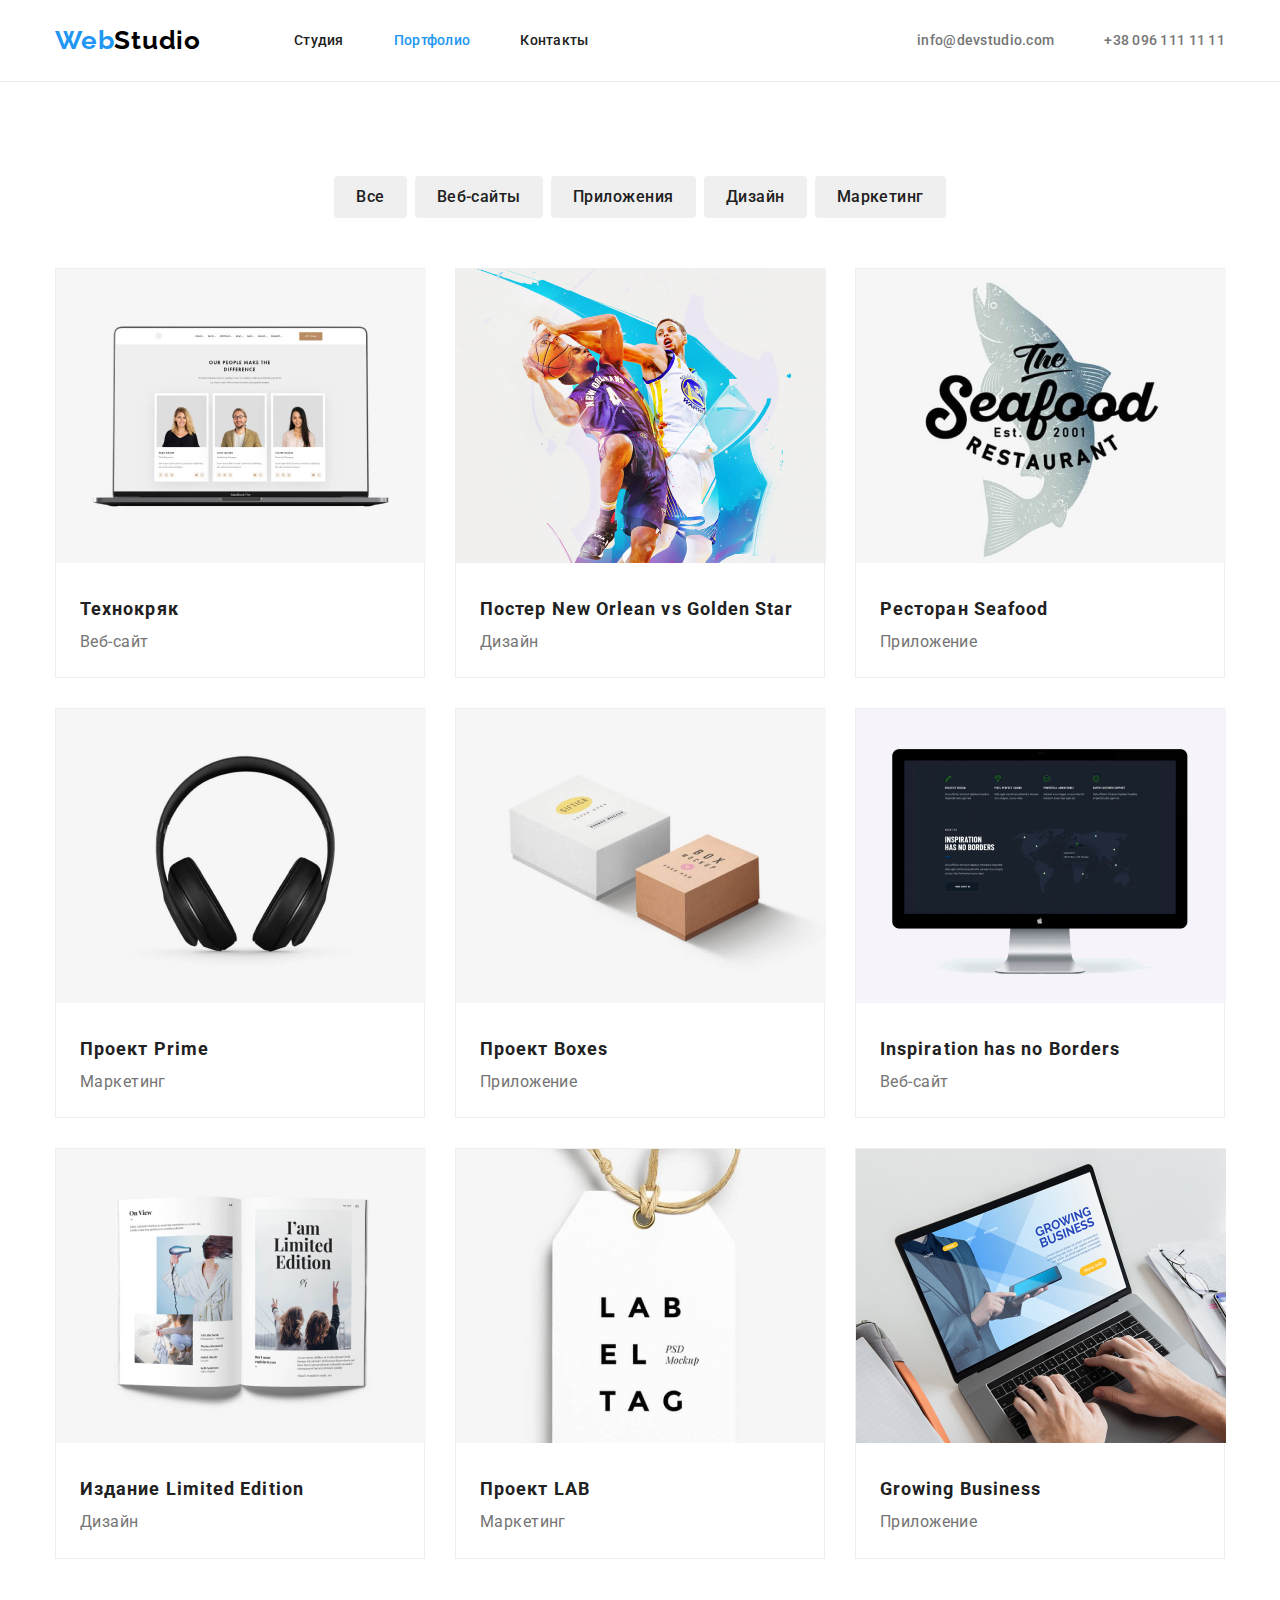
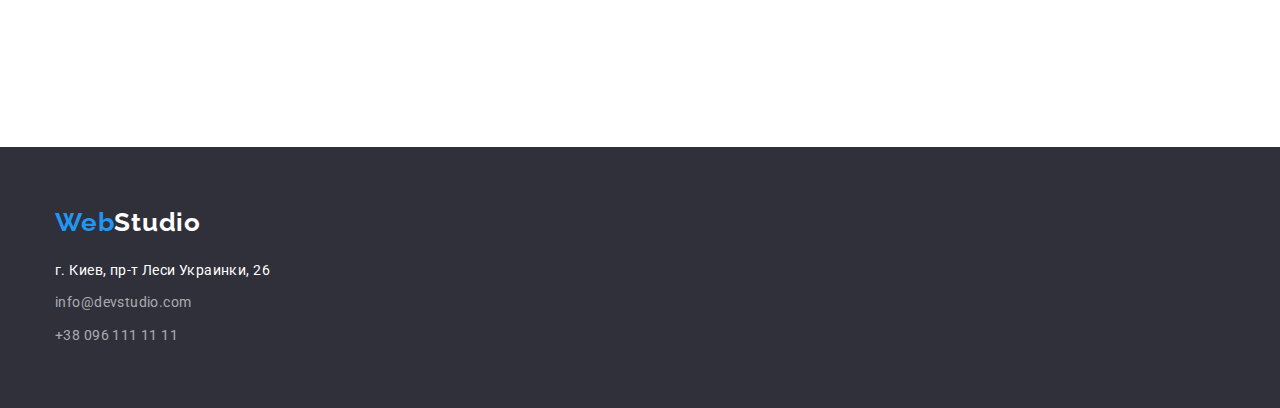
==== commit c3ce3b22: "переробив" ====
--- a/Portfolio.html
+++ b/Portfolio.html
@@ -43,7 +43,7 @@
         <div class="conteiner-foto">
             <ul class="foto-list">
                 <li class="foto-item"><img class="fotos" src="./img/Веб-сайт.jpg" width="370" alt="включеный ноутбук" />
-                    <div>
+                    <div class="conteiner-text">
                         <h2 class="title">Технокряк</h2>
                         <p class="text-portfolio">Веб-сайт</p>
                     </div>
--- a/CSS/style.css
+++ b/CSS/style.css
@@ -228,12 +228,9 @@
 
 /*----------------------------------------Чем ми занимаемся------------------------------*/
 .conteiner-work {
-  display: block;
-  width: 1200px;
-  margin-right: auto;
-  margin-left: auto;
   padding-top: 94px;
   padding-bottom: 94px;
+  display: block;
 }
 
 .work {
@@ -250,92 +247,85 @@
 
 .conteiner-img {
   display: block;
-  margin: 0;
-  padding: 0;
 }
 
 .conteiner-list {
   display: flex;
+  margin-top: 0;
+  margin-bottom: 0;
+}
+
+.conteiner-item:not(:last-child) {
+  margin-right: 30px;
+}
+
+/*------------------------------------------команда-------------------------------------*/
+.team {
+  background: var(--secondary-bgc);
+  padding-top: 94px;
+  padding-bottom: 94px;
+}
+.our-team {
+  color: var(--main-text-color);
+  font-style: normal;
+  font-weight: 700;
+  font-size: 36px;
+  line-height: 1.2;
+  text-align: center;
+  letter-spacing: 0.03em;
+}
+
+h3 {
+  color: var(--main-text-color);
+  font-weight: 700;
+  font-size: 14px;
+  line-height: 1.1;
+  letter-spacing: 0.03em;
+  text-transform: uppercase;
+}
+
+.text {
+  color: var(--secondary-text-color);
+  font-style: normal;
+  font-weight: 400;
+  font-size: 14px;
+  line-height: 1.7;
+  letter-spacing: 0.03em;
+  padding-bottom: 30px;
+}
+
+.team-hero {
+  background: url(4853.jpg);
+  border-radius: 0px;
+  text-align: center;
+}
+.name {
+  font-style: normal;
+  font-weight: 500;
+  font-size: 16px;
+  line-height: 1.2;
+  text-align: center;
+  letter-spacing: 0.03em;
+  text-transform: capitalize;
+  margin-bottom: 10px;
+}
+
+.workers {
+  display: block;
   width: 1200px;
   padding-left: 15px;
   padding-right: 15px;
   margin-left: auto;
   margin-right: auto;
-  margin-top: 0;
-  margin-bottom: 0;
-}
-
-.conteiner-item:not(:last-child) {
-  margin-right: 30px;
-}
-
-/*------------------------------------------команда-------------------------------------*/
-.team {
-  background: var(--secondary-bgc);
-}
-.our-team {
-  color: var(--main-text-color);
-  font-style: normal;
-  font-weight: 700;
-  font-size: 36px;
-  line-height: 1.2;
-  text-align: center;
-  letter-spacing: 0.03em;
-}
-
-h3 {
-  color: var(--main-text-color);
-  font-weight: 700;
-  font-size: 14px;
-  line-height: 1.1;
-  letter-spacing: 0.03em;
-  text-transform: uppercase;
-}
-
-.text {
-  color: var(--secondary-text-color);
-  font-style: normal;
-  font-weight: 400;
-  font-size: 14px;
-  line-height: 1.7;
-  letter-spacing: 0.03em;
-  padding-bottom: 30px;
-}
-
-.team-hero {
-  background: url(4853.jpg);
-  border-radius: 0px;
-  text-align: center;
-}
-.name {
-  font-style: normal;
-  font-weight: 500;
-  font-size: 16px;
-  line-height: 1.2;
-  text-align: center;
-  letter-spacing: 0.03em;
-  text-transform: capitalize;
-  margin-bottom: 10px;
-}
-
-.workers {
-  display: block;
-  width: 1200px;
-  padding-left: 15px;
-  padding-right: 15px;
-  margin-left: auto;
-  margin-right: auto;
 }
 
 .our-team-hidden {
   display: block;
-  padding-top: 94px;
-  padding-bottom: 50px;
+  margin-bottom: 50px;
 }
 
 .team-list {
   display: flex;
-  padding-bottom: 94px;
 }
 
 .team-hero:not(:last-child) {
